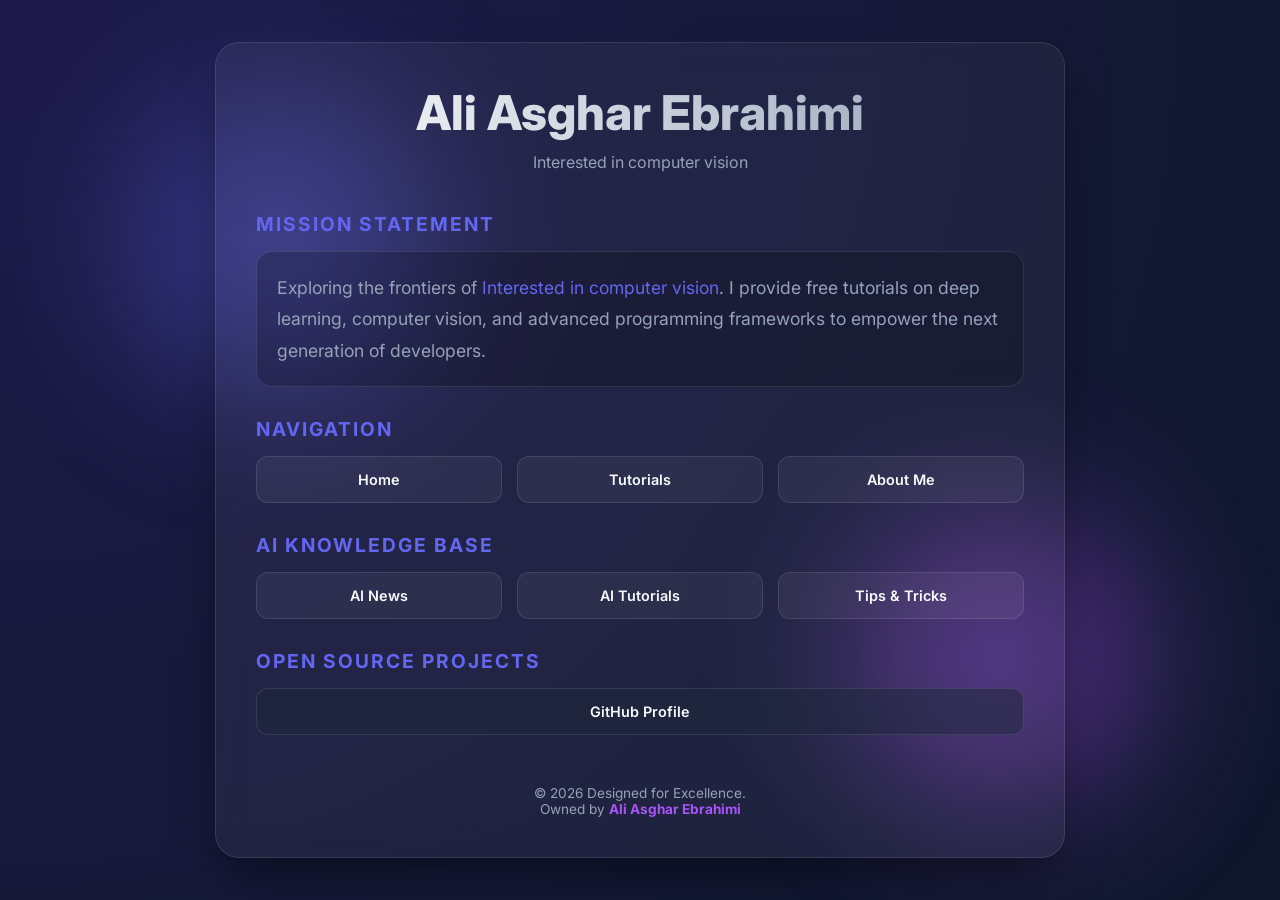
==== index.html @ e4a16d65 "Remove the repositories button" ====
<!DOCTYPE html>
<html lang="en">
<head>
    <meta charset="UTF-8">
    <meta name="viewport" content="width=device-width, initial-scale=1.0">
    <title>Ali Asghar | AI Portfolio</title>
    <link rel="stylesheet" href="./index.css">
</head>
<body>

    <div class="glass-card">
        <header>
            <h1>Ali Asghar Ebrahimi</h1>
            <p style="color: var(--text-dim)">Interested in computer vision</p>
        </header>

        <section>
            <h2>Mission Statement</h2>
            <p class="description">
                Exploring the frontiers of <span style="color: var(--primary)">Interested in computer vision</span>. 
                I provide free tutorials on deep learning, computer vision, and advanced programming frameworks to empower the next generation of developers.
            </p>
        </section>

        <section>
            <h2>Navigation</h2>
            <div class="grid-menu">
                <a href="index.html" class="btn">Home</a>
                <a href="Tutorials.html" class="btn">Tutorials</a>
                <a href="About.html" class="btn">About Me</a>
            </div>
        </section>

        <section>
            <h2>AI Knowledge Base</h2>
            <div class="grid-menu">
                <a href="AI_News.html" class="btn">AI News</a>
                <a href="training_CV.html" class="btn">AI Tutorials</a>
                <a href="Tutorials.html" class="btn">Tips & Tricks</a>
            </div>
        </section>

        <section>
            <h2>Open Source Projects</h2>
            <div class="grid-menu">
                <!-- <a href="https://github.com/aliasgharebrahimi/ai-math" class="btn btn-github" target="_blank">AI-Math</a> -->
                <!-- <a href="https://github.com/aliasgharebrahimi/CV" class="btn btn-github" target="_blank">Computer Vision</a> -->
                <a href="https://github.com/aliasgharebrahimi/" class="btn btn-github" target="_blank">GitHub Profile</a>
            </div>
        </section>

        <footer>
            <p>&copy; 2026 Designed for Excellence. <br> Owned by <strong>Ali Asghar Ebrahimi</strong></p>
        </footer>
    </div>

</body>
</html>
---- index.css ----
/* وارد کردن فونت مدرن از گوگل */
@import url('https://fonts.googleapis.com/css2?family=Inter:wght@300;400;600;800&display=swap');

:root {
    --primary: #6366f1;
    --secondary: #a855f7;
    --bg-dark: #0f172a;
    --glass: rgba(255, 255, 255, 0.05);
    --glass-border: rgba(255, 255, 255, 0.1);
    --text-main: #f8fafc;
    --text-dim: #94a3b8;
        }

        * {
            margin: 0;
            padding: 0;
            box-sizing: border-box;
        }

        body {
            font-family: 'Inter', sans-serif;
            background: radial-gradient(circle at top left, #1e1b4b, #0f172a);
            color: var(--text-main);
            min-height: 100vh;
            display: flex;
            justify-content: center;
            align-items: center;
            overflow-x: hidden;
            padding: 20px;
        }

        /* پس‌زمینه تزئینی (دایره‌های نورانی) */
        body::before, body::after {
            content: '';
            position: fixed;
            width: 300px;
            height: 300px;
            border-radius: 50%;
            filter: blur(80px);
            z-index: -1;
            opacity: 0.4;
        }
        body::before { background: var(--primary); top: 10%; left: 10%; }
        body::after { background: var(--secondary); bottom: 10%; right: 10%; }

        /* کانتینر شیشه‌ای اصلی */
        .glass-card {
            background: var(--glass);
            backdrop-filter: blur(15px);
            -webkit-backdrop-filter: blur(15px);
            border: 1px solid var(--glass-border);
            border-radius: 24px;
            padding: 40px;
            width: 100%;
            max-width: 850px;
            box-shadow: 0 25px 50px -12px rgba(0, 0, 0, 0.5);
            animation: fadeIn 1s ease-out;
        }

        @keyframes fadeIn {
            from { opacity: 0; transform: translateY(20px); }
            to { opacity: 1; transform: translateY(0); }
        }

        header {
            text-align: center;
            margin-bottom: 40px;
        }

        h1 {
            font-size: 3rem;
            font-weight: 800;
            background: linear-gradient(to right, #fff, #94a3b8);
            -webkit-background-clip: text;
            -webkit-text-fill-color: transparent;
            margin-bottom: 10px;
        }

        h2 {
            font-size: 1.2rem;
            text-transform: uppercase;
            letter-spacing: 2px;
            color: var(--primary);
            margin: 30px 0 15px 0;
        }

        /* بخش توضیحات */
        .description {
            font-size: 1.1rem;
            color: var(--text-dim);
            line-height: 1.8;
            background: rgba(0, 0, 0, 0.2);
            padding: 20px;
            border-radius: 16px;
            border: 1px solid var(--glass-border);
        }

        /* شبکه‌بندی لینک‌ها */
        .grid-menu {
            display: grid;
            grid-template-columns: repeat(auto-fit, minmax(180px, 1fr));
            gap: 15px;
        }

        /* استایل دکمه‌های مدرن */
        .btn {
            text-decoration: none;
            color: var(--text-main);
            background: var(--glass);
            padding: 14px 20px;
            border-radius: 12px;
            text-align: center;
            font-weight: 600;
            font-size: 0.9rem;
            border: 1px solid var(--glass-border);
            transition: all 0.3s cubic-bezier(0.4, 0, 0.2, 1);
        }

        .btn:hover {
            background: var(--primary);
            border-color: var(--primary);
            transform: translateY(-5px);
            box-shadow: 0 10px 20px rgba(99, 102, 241, 0.4);
        }

        /* دکمه‌های گیت‌هاب با تم متفاوت */
        .btn-github {
            background: rgba(30, 41, 59, 0.5);
        }
        .btn-github:hover {
            background: #24292e;
            border-color: #fff;
        }

        footer {
            margin-top: 50px;
            text-align: center;
            font-size: 0.85rem;
            color: var(--text-dim);
        }

        footer strong {
            color: var(--secondary);
        }

        /* ریسپانسیو برای موبایل */
        @media (max-width: 600px) {
            h1 { font-size: 2rem; }
            .glass-card { padding: 25px; }
            .grid-menu { grid-template-columns: 1fr; }
        }
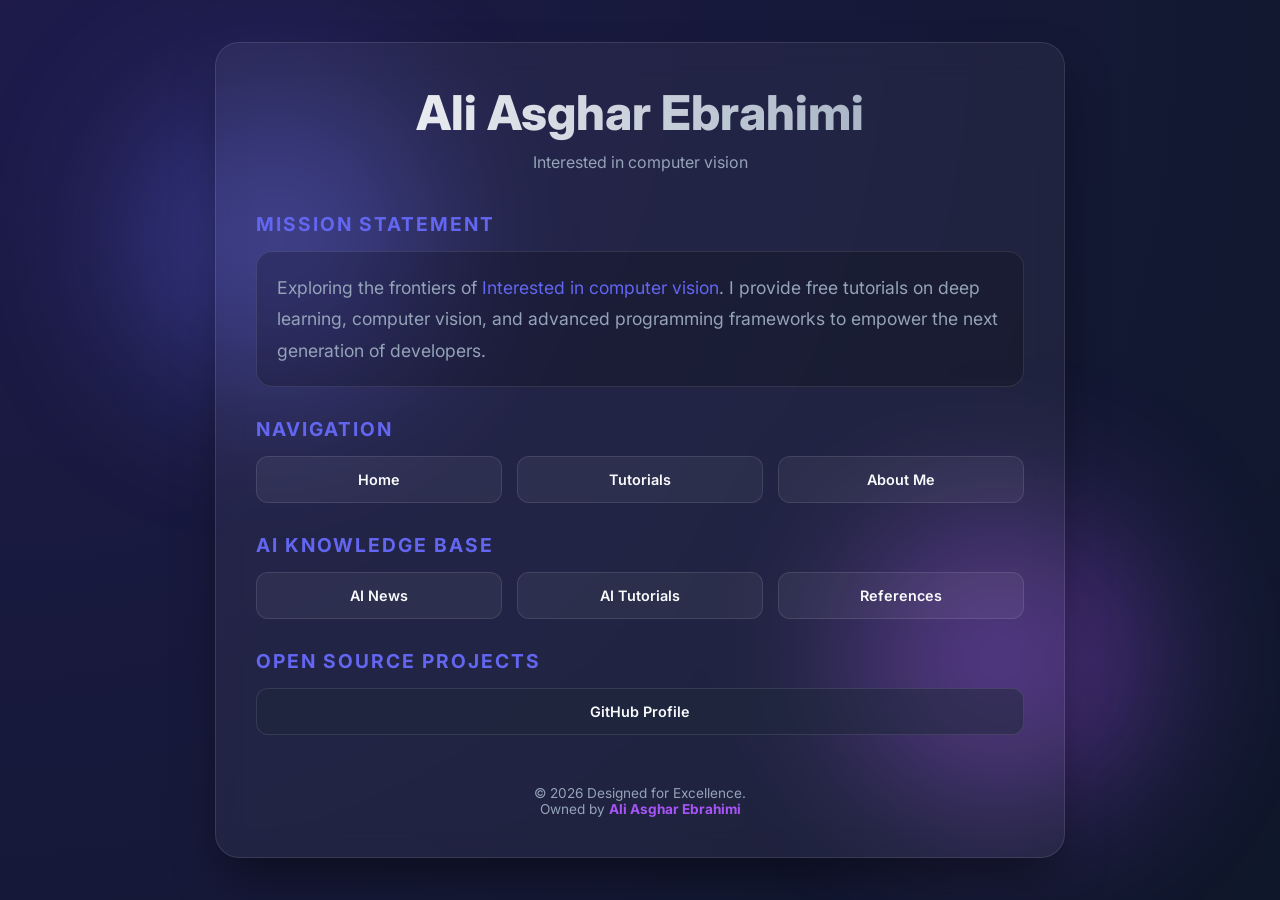
==== commit b4531429: "Rename the Resources button" ====
--- a/index.html
+++ b/index.html
@@ -36,7 +36,7 @@
             <div class="grid-menu">
                 <a href="AI_News.html" class="btn">AI News</a>
                 <a href="training_CV.html" class="btn">AI Tutorials</a>
-                <a href="Tutorials.html" class="btn">Tips & Tricks</a>
+                <a href="Tutorials.html" class="btn">References</a>
             </div>
         </section>
 
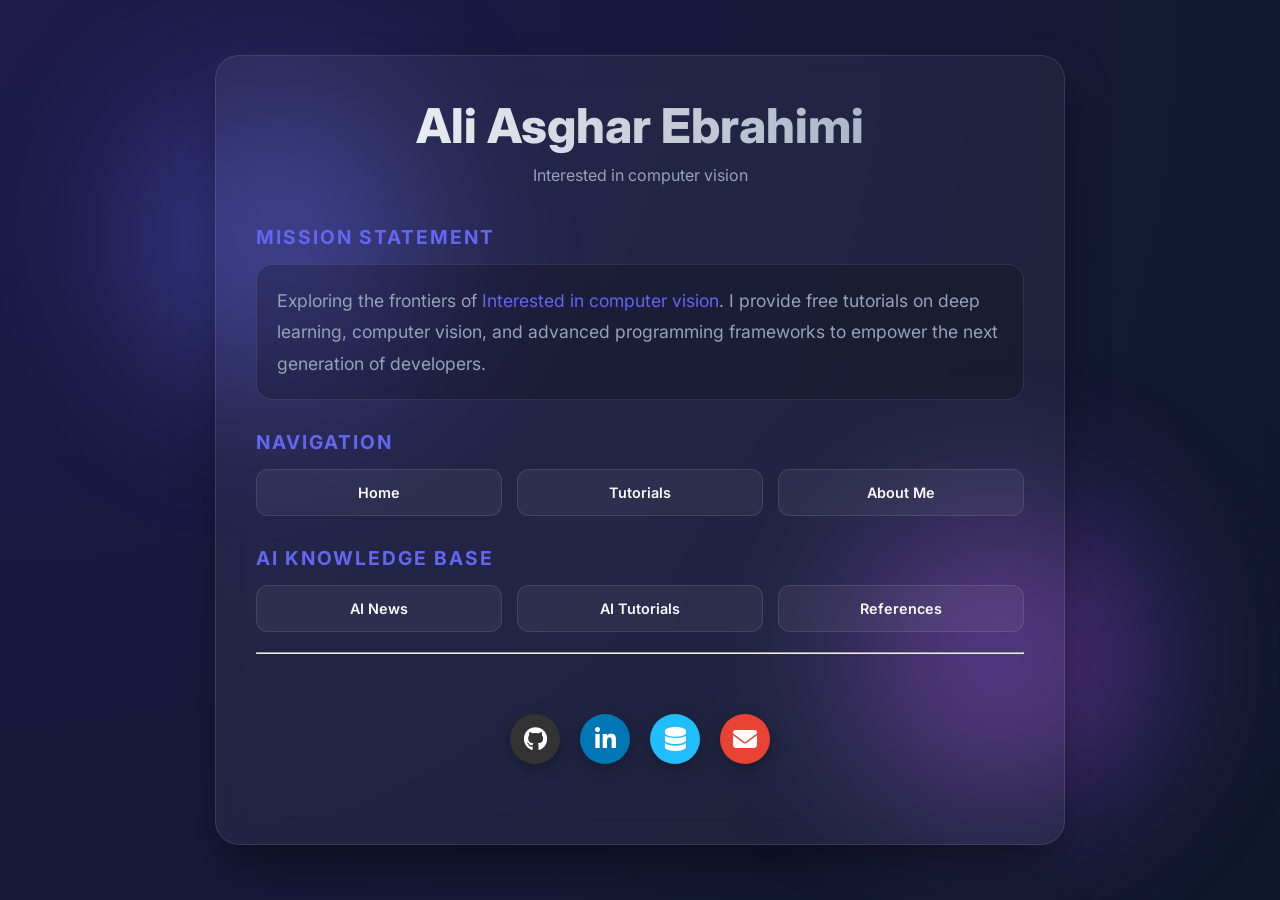
==== commit d9eb562d: "Updata" ====
--- a/index.html
+++ b/index.html
@@ -5,6 +5,7 @@
     <meta name="viewport" content="width=device-width, initial-scale=1.0">
     <title>Ali Asghar | AI Portfolio</title>
     <link rel="stylesheet" href="./index.css">
+    <link rel="icon" type="image/x-icon" href="./LOGO2.jpg">
 </head>
 <body>
 
@@ -41,17 +42,88 @@
         </section>
 
         <section>
-            <h2>Open Source Projects</h2>
             <div class="grid-menu">
                 <!-- <a href="https://github.com/aliasgharebrahimi/ai-math" class="btn btn-github" target="_blank">AI-Math</a> -->
                 <!-- <a href="https://github.com/aliasgharebrahimi/CV" class="btn btn-github" target="_blank">Computer Vision</a> -->
-                <a href="https://github.com/aliasgharebrahimi/" class="btn btn-github" target="_blank">GitHub Profile</a>
             </div>
+            <br>
+            <hr>
+            <br>
         </section>
+    
+    <!-- ۱. اضافه کردن کتابخانه Font Awesome برای لوگوها -->
+    <link rel="stylesheet" href="https://cdnjs.cloudflare.com/ajax/libs/font-awesome/6.5.1/css/all.min.css">
 
-        <footer>
-            <p>&copy; 2026 Designed for Excellence. <br> Owned by <strong>Ali Asghar Ebrahimi</strong></p>
-        </footer>
+    <style>
+        /* استایل کلی بخش دکمه‌ها */
+        .social-container {
+            display: flex;
+            justify-content: center; /* وسط‌چین کردن دکمه‌ها */
+            gap: 20px; /* فاصله بین دکمه‌ها */
+            padding: 40px 0;
+        }
+
+        /* استایل پایه دکمه‌ها */
+        .social-btn {
+            display: flex;
+            align-items: center;
+            justify-content: center;
+            width: 50px;
+            height: 50px;
+            border-radius: 50%; /* دایره‌ای کردن */
+            text-decoration: none;
+            font-size: 24px;
+            color: white;
+            transition: all 0.3s ease; /* نرم کردن انیمیشن */
+            box-shadow: 0 4px 15px rgba(0, 0, 0, 0.3);
+        }
+
+        /* افکت شناور شدن هنگام نگه داشتن موس (Hover) */
+        .social-btn:hover {
+            transform: translateY(-5px); /* حرکت به سمت بالا */
+        }
+
+        /* رنگ‌بندی اختصاصی هر برند */
+        .github { background: #333; }
+        .linkedin { background: #0077b5; }
+        .kaggle { background: #20beff; } /* رنگ آبی کاگل */
+        .email { background: #ea4335; }
+
+        /* افکت درخشش (Glow) هنگام Hover */
+        .github:hover { box-shadow: 0 0 20px #333; }
+        .linkedin:hover { box-shadow: 0 0 20px #0077b5; }
+        .kaggle:hover { box-shadow: 0 0 20px #20beff; }
+        .email:hover { box-shadow: 0 0 20px #ea4335; }
+
+    </style>
+</head>
+<body>
+
+    <div class="social-container">
+        <!-- گیت‌هاب -->
+        <a href="https://github.com/aliasgharebrahimi" target="_blank" class="social-btn github">
+            <i class="fab fa-github"></i>
+        </a>
+
+        <!-- لینکدین -->
+        <a href="https://linkedin.com/in/aliasgharebrahimi" target="_blank" class="social-btn linkedin">
+            <i class="fab fa-linkedin-in"></i>
+        </a>
+
+        <!-- کاگل (استفاده از آیکون Code یا مشابه چون لوگوی اختصاصی در Font Awesome نیست) -->
+        <a href="https://www.kaggle.com/aliasgharebrahimi26" target="_blank" class="social-btn kaggle">
+            <i class="fas fa-database"></i> 
+        </a>
+
+        <!-- ایمیل -->
+        <a href="aliasghar.deeplearning.26@gmail.com" class="social-btn email">
+            <i class="fas fa-envelope"></i>
+        </a>
+    </div>
+
+</body>
+</html>
+
     </div>
 
 </body>
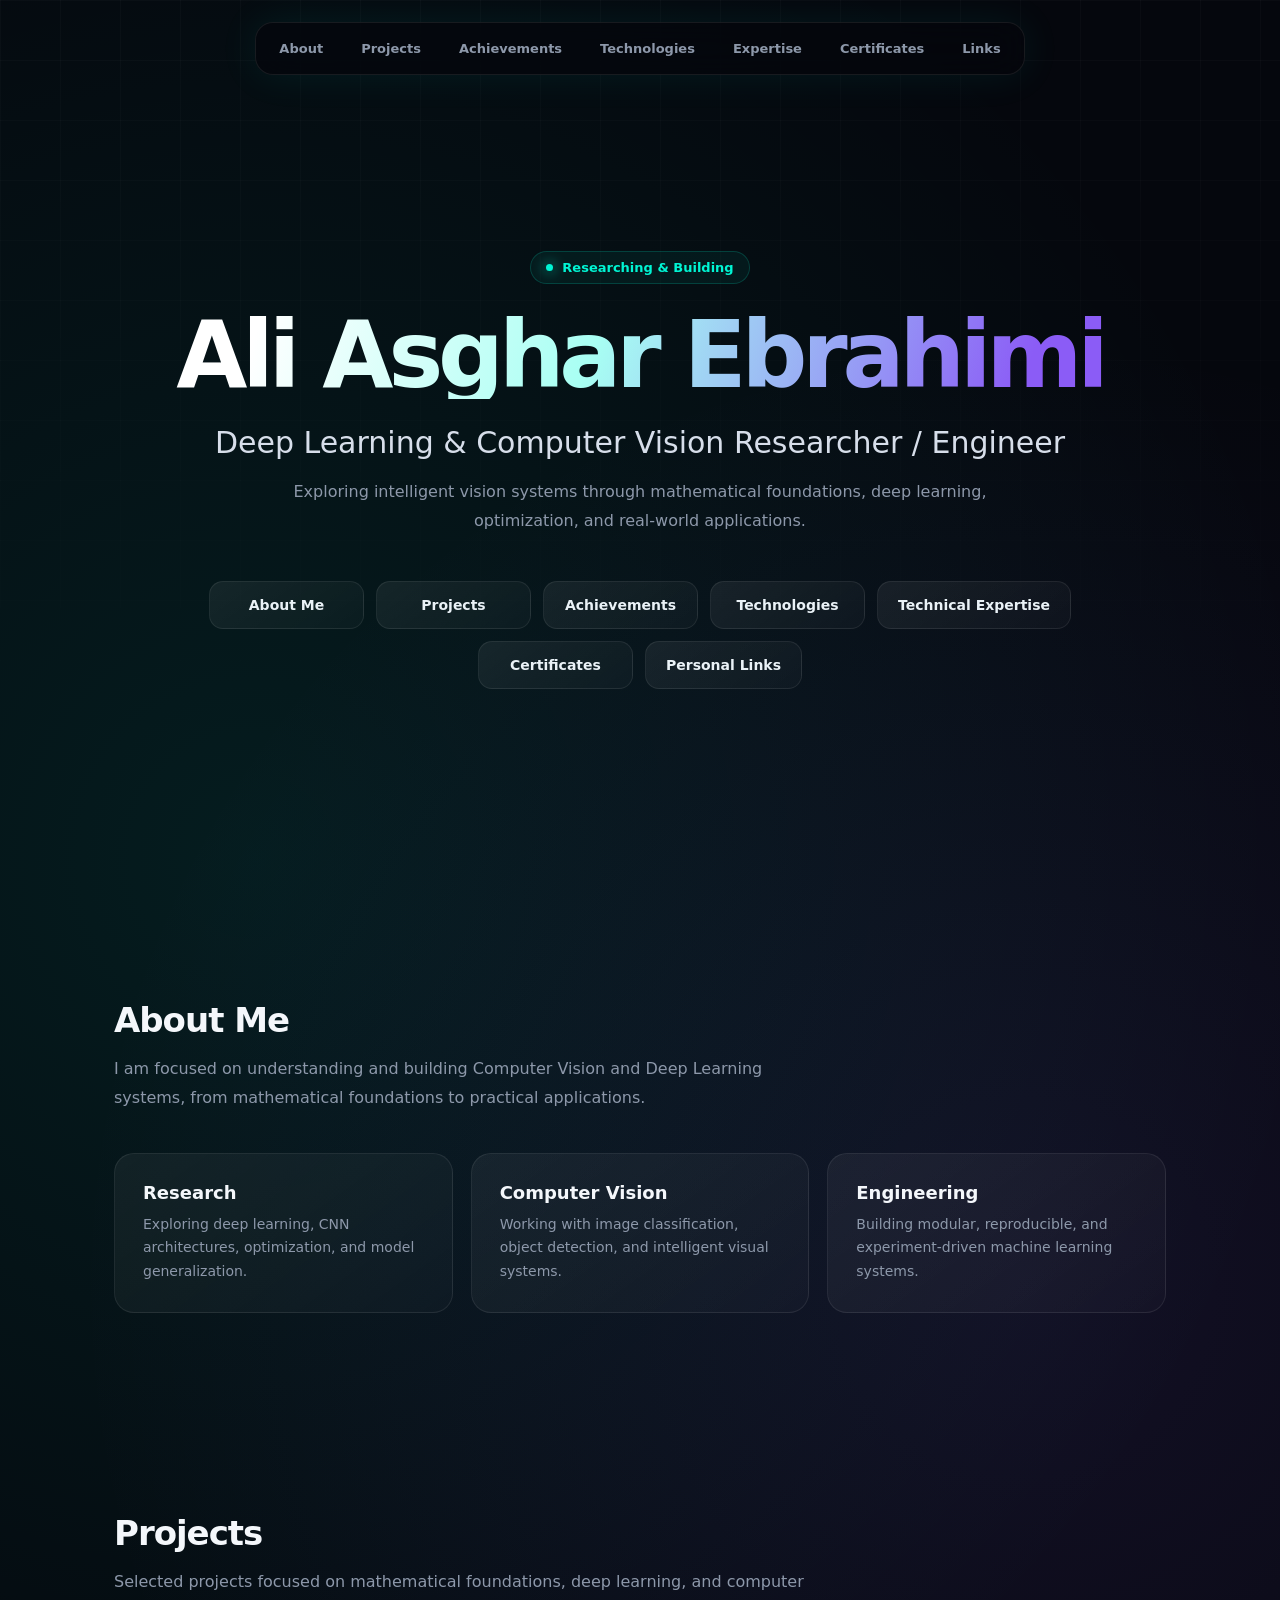
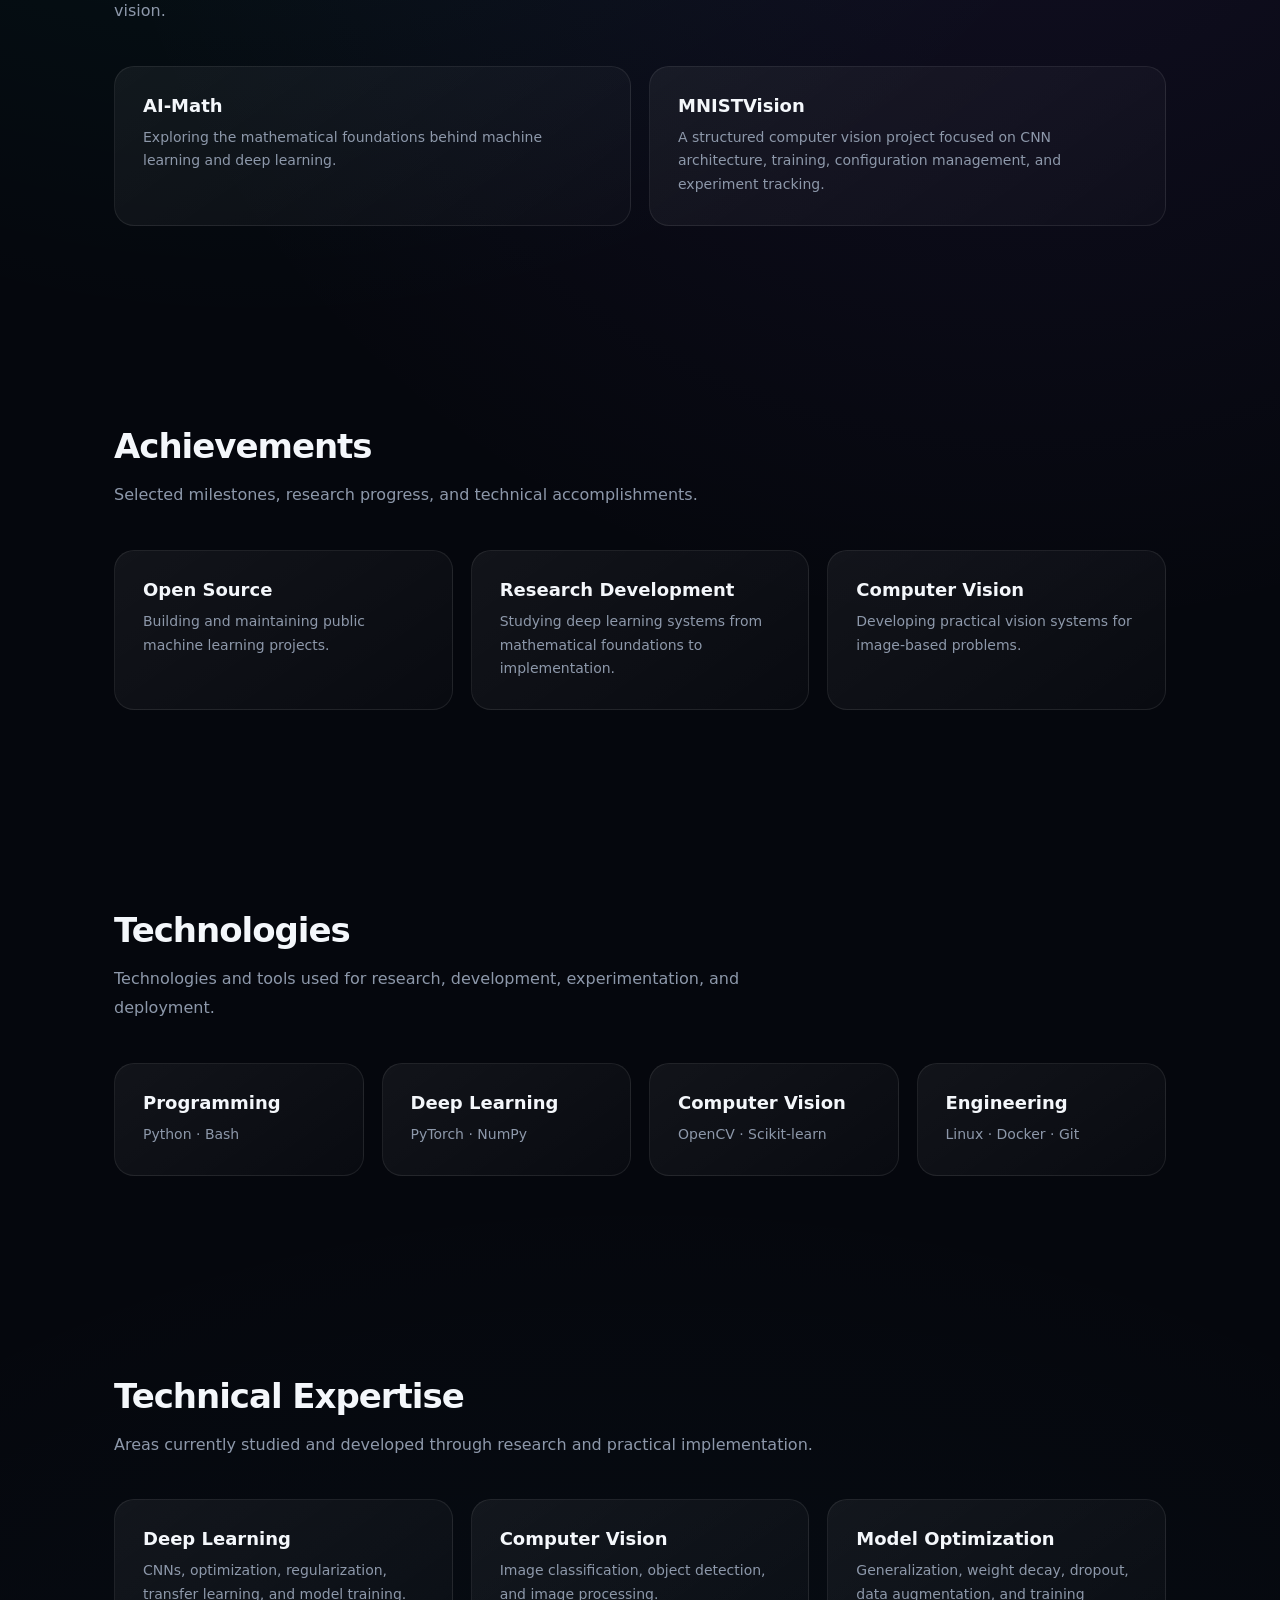
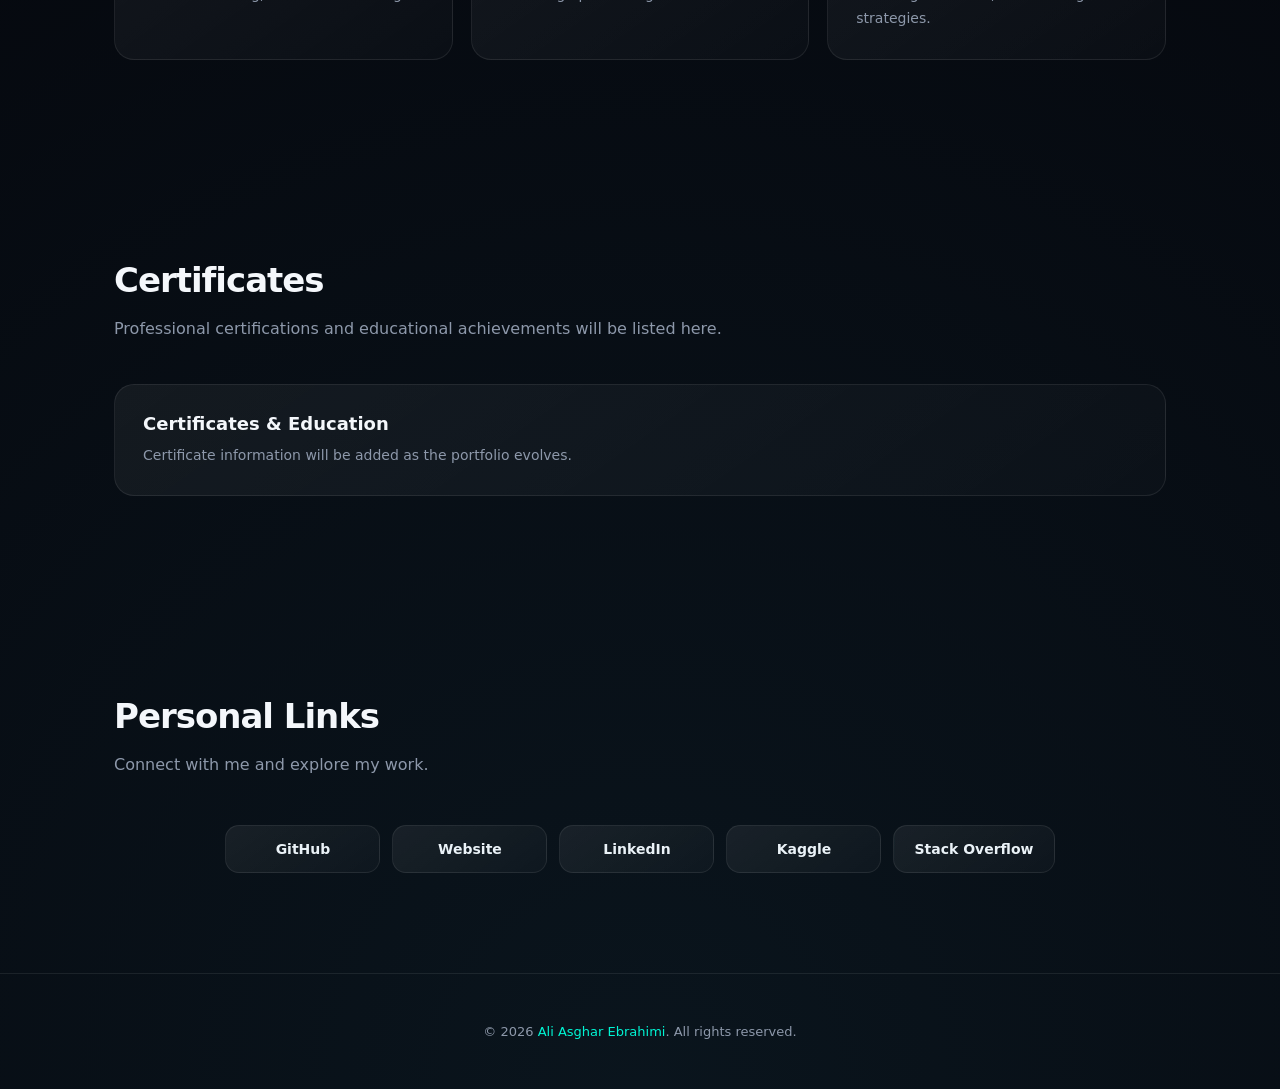
==== commit bf8e16d7: "feat: add personal portfolio website" ====
--- a/index.html
+++ b/index.html
@@ -3,128 +3,966 @@
 <head>
     <meta charset="UTF-8">
     <meta name="viewport" content="width=device-width, initial-scale=1.0">
-    <title>Ali Asghar | AI Portfolio</title>
-    <link rel="stylesheet" href="./index.css">
-    <link rel="icon" type="image/x-icon" href="./LOGO2.jpg">
-</head>
-<body>
-
-    <div class="glass-card">
-        <header>
-            <h1>Ali Asghar Ebrahimi</h1>
-            <p style="color: var(--text-dim)">Interested in computer vision</p>
-        </header>
-
-        <section>
-            <h2>Mission Statement</h2>
-            <p class="description">
-                Exploring the frontiers of <span style="color: var(--primary)">Interested in computer vision</span>. 
-                I provide free tutorials on deep learning, computer vision, and advanced programming frameworks to empower the next generation of developers.
-            </p>
-        </section>
-
-        <section>
-            <h2>Navigation</h2>
-            <div class="grid-menu">
-                <a href="index.html" class="btn">Home</a>
-                <a href="Tutorials.html" class="btn">Tutorials</a>
-                <a href="About.html" class="btn">About Me</a>
-            </div>
-        </section>
-
-        <section>
-            <h2>AI Knowledge Base</h2>
-            <div class="grid-menu">
-                <a href="AI_News.html" class="btn">AI News</a>
-                <a href="training_CV.html" class="btn">AI Tutorials</a>
-                <a href="Tutorials.html" class="btn">References</a>
-            </div>
-        </section>
-
-        <section>
-            <div class="grid-menu">
-                <!-- <a href="https://github.com/aliasgharebrahimi/ai-math" class="btn btn-github" target="_blank">AI-Math</a> -->
-                <!-- <a href="https://github.com/aliasgharebrahimi/CV" class="btn btn-github" target="_blank">Computer Vision</a> -->
-            </div>
-            <br>
-            <hr>
-            <br>
-        </section>
-    
-    <!-- ۱. اضافه کردن کتابخانه Font Awesome برای لوگوها -->
-    <link rel="stylesheet" href="https://cdnjs.cloudflare.com/ajax/libs/font-awesome/6.5.1/css/all.min.css">
+
+    <title>Ali Asghar Ebrahimi | Deep Learning & Computer Vision</title>
+
+    <meta
+        name="description"
+        content="Ali Asghar Ebrahimi — Deep Learning and Computer Vision Researcher & Engineer."
+    >
 
     <style>
-        /* استایل کلی بخش دکمه‌ها */
-        .social-container {
+        * {
+            margin: 0;
+            padding: 0;
+            box-sizing: border-box;
+        }
+
+        :root {
+            --bg: #05070d;
+            --bg-secondary: #0a0e18;
+            --card: rgba(15, 21, 35, 0.72);
+            --border: rgba(255, 255, 255, 0.08);
+
+            --text: #f4f7fb;
+            --muted: #8d98aa;
+
+            --cyan: #00f5d4;
+            --blue: #4cc9f0;
+            --purple: #8b5cf6;
+
+            --shadow:
+                0 0 40px rgba(0, 245, 212, 0.08);
+        }
+
+        html {
+            scroll-behavior: smooth;
+        }
+
+        body {
+            min-height: 100vh;
+            font-family:
+                Inter,
+                ui-sans-serif,
+                system-ui,
+                -apple-system,
+                BlinkMacSystemFont,
+                "Segoe UI",
+                sans-serif;
+
+            color: var(--text);
+            background:
+                radial-gradient(
+                    circle at 20% 20%,
+                    rgba(0, 245, 212, 0.09),
+                    transparent 30%
+                ),
+                radial-gradient(
+                    circle at 80% 30%,
+                    rgba(139, 92, 246, 0.10),
+                    transparent 30%
+                ),
+                radial-gradient(
+                    circle at 50% 100%,
+                    rgba(76, 201, 240, 0.07),
+                    transparent 35%
+                ),
+                var(--bg);
+
+            overflow-x: hidden;
+        }
+
+        /* =========================
+           BACKGROUND GRID
+        ========================= */
+
+        body::before {
+            content: "";
+            position: fixed;
+            inset: 0;
+
+            background-image:
+                linear-gradient(
+                    rgba(255,255,255,0.025) 1px,
+                    transparent 1px
+                ),
+                linear-gradient(
+                    90deg,
+                    rgba(255,255,255,0.025) 1px,
+                    transparent 1px
+                );
+
+            background-size: 60px 60px;
+            pointer-events: none;
+
+            mask-image: linear-gradient(
+                to bottom,
+                black,
+                transparent 90%
+            );
+        }
+
+        /* =========================
+           NAVIGATION
+        ========================= */
+
+        header {
+            position: fixed;
+            top: 0;
+            left: 0;
+            width: 100%;
+
+            z-index: 100;
+
             display: flex;
-            justify-content: center; /* وسط‌چین کردن دکمه‌ها */
-            gap: 20px; /* فاصله بین دکمه‌ها */
-            padding: 40px 0;
-        }
-
-        /* استایل پایه دکمه‌ها */
-        .social-btn {
+            justify-content: center;
+
+            padding: 22px;
+        }
+
+        nav {
+            display: flex;
+            align-items: center;
+            gap: 8px;
+
+            padding: 8px;
+
+            background: rgba(5, 7, 13, 0.68);
+            backdrop-filter: blur(18px);
+
+            border: 1px solid var(--border);
+            border-radius: 18px;
+
+            box-shadow: var(--shadow);
+        }
+
+        nav a {
+            color: var(--muted);
+            text-decoration: none;
+
+            font-size: 13px;
+            font-weight: 600;
+
+            padding: 10px 15px;
+
+            border-radius: 12px;
+
+            transition:
+                color 0.25s ease,
+                background 0.25s ease,
+                transform 0.25s ease;
+        }
+
+        nav a:hover {
+            color: var(--text);
+            background: rgba(0, 245, 212, 0.08);
+            transform: translateY(-1px);
+        }
+
+        /* =========================
+           HERO
+        ========================= */
+
+        .hero {
+            min-height: 100vh;
+
             display: flex;
             align-items: center;
             justify-content: center;
-            width: 50px;
-            height: 50px;
-            border-radius: 50%; /* دایره‌ای کردن */
+
+            text-align: center;
+
+            padding: 140px 24px 100px;
+
+            position: relative;
+        }
+
+        .hero-content {
+            max-width: 950px;
+            animation: fadeUp 1s ease forwards;
+        }
+
+        .status {
+            display: inline-flex;
+            align-items: center;
+            gap: 9px;
+
+            padding: 8px 15px;
+
+            border: 1px solid rgba(0, 245, 212, 0.18);
+            background: rgba(0, 245, 212, 0.05);
+
+            border-radius: 999px;
+
+            color: var(--cyan);
+
+            font-size: 13px;
+            font-weight: 600;
+
+            margin-bottom: 28px;
+        }
+
+        .status-dot {
+            width: 7px;
+            height: 7px;
+
+            border-radius: 50%;
+            background: var(--cyan);
+
+            box-shadow: 0 0 14px var(--cyan);
+
+            animation: pulse 2s infinite;
+        }
+
+        h1 {
+            font-size: clamp(48px, 8vw, 92px);
+            line-height: 0.95;
+
+            letter-spacing: -0.055em;
+
+            margin-bottom: 26px;
+
+            background:
+                linear-gradient(
+                    110deg,
+                    #ffffff 10%,
+                    #a8fff3 45%,
+                    #8b5cf6 90%
+                );
+
+            -webkit-background-clip: text;
+            background-clip: text;
+
+            color: transparent;
+        }
+
+        .subtitle {
+            font-size: clamp(19px, 3vw, 30px);
+
+            color: #d7deea;
+
+            font-weight: 500;
+
+            margin-bottom: 18px;
+        }
+
+        .description {
+            max-width: 720px;
+
+            margin: auto;
+
+            color: var(--muted);
+
+            font-size: 16px;
+            line-height: 1.8;
+        }
+
+        /* =========================
+           QUICK ACTIONS
+        ========================= */
+
+        .actions {
+            display: flex;
+            flex-wrap: wrap;
+
+            justify-content: center;
+
+            gap: 12px;
+
+            margin-top: 45px;
+        }
+
+        .action {
+            position: relative;
+
+            display: flex;
+            align-items: center;
+            justify-content: center;
+
+            min-width: 155px;
+
+            padding: 15px 20px;
+
+            color: #eaf2f7;
             text-decoration: none;
-            font-size: 24px;
-            color: white;
-            transition: all 0.3s ease; /* نرم کردن انیمیشن */
-            box-shadow: 0 4px 15px rgba(0, 0, 0, 0.3);
-        }
-
-        /* افکت شناور شدن هنگام نگه داشتن موس (Hover) */
-        .social-btn:hover {
-            transform: translateY(-5px); /* حرکت به سمت بالا */
-        }
-
-        /* رنگ‌بندی اختصاصی هر برند */
-        .github { background: #333; }
-        .linkedin { background: #0077b5; }
-        .kaggle { background: #20beff; } /* رنگ آبی کاگل */
-        .email { background: #ea4335; }
-
-        /* افکت درخشش (Glow) هنگام Hover */
-        .github:hover { box-shadow: 0 0 20px #333; }
-        .linkedin:hover { box-shadow: 0 0 20px #0077b5; }
-        .kaggle:hover { box-shadow: 0 0 20px #20beff; }
-        .email:hover { box-shadow: 0 0 20px #ea4335; }
-
+
+            background:
+                linear-gradient(
+                    145deg,
+                    rgba(255,255,255,0.065),
+                    rgba(255,255,255,0.025)
+                );
+
+            border: 1px solid var(--border);
+
+            border-radius: 14px;
+
+            font-size: 14px;
+            font-weight: 600;
+
+            overflow: hidden;
+
+            transition:
+                transform 0.3s ease,
+                border-color 0.3s ease,
+                box-shadow 0.3s ease,
+                background 0.3s ease;
+        }
+
+        .action::before {
+            content: "";
+
+            position: absolute;
+            inset: 0;
+
+            background:
+                linear-gradient(
+                    120deg,
+                    transparent,
+                    rgba(0, 245, 212, 0.10),
+                    transparent
+                );
+
+            transform: translateX(-100%);
+
+            transition: transform 0.5s ease;
+        }
+
+        .action:hover::before {
+            transform: translateX(100%);
+        }
+
+        .action:hover {
+            transform: translateY(-5px);
+
+            border-color: rgba(0, 245, 212, 0.35);
+
+            box-shadow:
+                0 15px 40px rgba(0, 0, 0, 0.35),
+                0 0 25px rgba(0, 245, 212, 0.07);
+
+            background:
+                rgba(0, 245, 212, 0.07);
+        }
+
+        /* =========================
+           SECTIONS
+        ========================= */
+
+        section {
+            max-width: 1100px;
+
+            margin: auto;
+
+            padding: 100px 24px;
+        }
+
+        .section-title {
+            font-size: 34px;
+
+            margin-bottom: 15px;
+
+            letter-spacing: -0.03em;
+        }
+
+        .section-description {
+            color: var(--muted);
+
+            line-height: 1.8;
+
+            max-width: 700px;
+
+            margin-bottom: 40px;
+        }
+
+        /* =========================
+           CARDS
+        ========================= */
+
+        .grid {
+            display: grid;
+
+            grid-template-columns:
+                repeat(auto-fit, minmax(240px, 1fr));
+
+            gap: 18px;
+        }
+
+        .card {
+            padding: 28px;
+
+            border-radius: 20px;
+
+            background:
+                linear-gradient(
+                    145deg,
+                    rgba(255,255,255,0.055),
+                    rgba(255,255,255,0.018)
+                );
+
+            border: 1px solid var(--border);
+
+            transition:
+                transform 0.3s ease,
+                border-color 0.3s ease,
+                box-shadow 0.3s ease;
+        }
+
+        .card:hover {
+            transform: translateY(-6px);
+
+            border-color:
+                rgba(0, 245, 212, 0.25);
+
+            box-shadow:
+                0 20px 50px rgba(0,0,0,0.3);
+        }
+
+        .card h3 {
+            margin-bottom: 10px;
+
+            font-size: 18px;
+        }
+
+        .card p {
+            color: var(--muted);
+
+            line-height: 1.7;
+
+            font-size: 14px;
+        }
+
+        /* =========================
+           FOOTER
+        ========================= */
+
+        footer {
+            text-align: center;
+
+            padding: 50px 20px;
+
+            border-top: 1px solid var(--border);
+
+            color: var(--muted);
+
+            font-size: 13px;
+        }
+
+        footer span {
+            color: var(--cyan);
+        }
+
+        /* =========================
+           ANIMATIONS
+        ========================= */
+
+        @keyframes fadeUp {
+            from {
+                opacity: 0;
+                transform: translateY(25px);
+            }
+
+            to {
+                opacity: 1;
+                transform: translateY(0);
+            }
+        }
+
+        @keyframes pulse {
+            0%, 100% {
+                opacity: 1;
+                transform: scale(1);
+            }
+
+            50% {
+                opacity: 0.45;
+                transform: scale(0.75);
+            }
+        }
+
+        /* =========================
+           RESPONSIVE
+        ========================= */
+
+        @media (max-width: 750px) {
+
+            header {
+                padding: 12px;
+            }
+
+            nav {
+                width: 100%;
+
+                overflow-x: auto;
+
+                justify-content: flex-start;
+
+                scrollbar-width: none;
+            }
+
+            nav::-webkit-scrollbar {
+                display: none;
+            }
+
+            nav a {
+                white-space: nowrap;
+                font-size: 12px;
+                padding: 9px 12px;
+            }
+
+            .hero {
+                padding-top: 130px;
+            }
+
+            .actions {
+                flex-direction: column;
+
+                max-width: 350px;
+
+                margin-left: auto;
+                margin-right: auto;
+            }
+
+            .action {
+                width: 100%;
+            }
+
+            section {
+                padding: 75px 20px;
+            }
+        }
     </style>
 </head>
+
 <body>
 
-    <div class="social-container">
-        <!-- گیت‌هاب -->
-        <a href="https://github.com/aliasgharebrahimi" target="_blank" class="social-btn github">
-            <i class="fab fa-github"></i>
-        </a>
-
-        <!-- لینکدین -->
-        <a href="https://linkedin.com/in/aliasgharebrahimi" target="_blank" class="social-btn linkedin">
-            <i class="fab fa-linkedin-in"></i>
-        </a>
-
-        <!-- کاگل (استفاده از آیکون Code یا مشابه چون لوگوی اختصاصی در Font Awesome نیست) -->
-        <a href="https://www.kaggle.com/aliasgharebrahimi26" target="_blank" class="social-btn kaggle">
-            <i class="fas fa-database"></i> 
-        </a>
-
-        <!-- ایمیل -->
-        <a href="aliasghar.deeplearning.26@gmail.com" class="social-btn email">
-            <i class="fas fa-envelope"></i>
-        </a>
-    </div>
-
-</body>
-</html>
-
-    </div>
+    <!-- =========================
+         NAVIGATION
+    ========================== -->
+
+    <header>
+        <nav>
+            <a href="#about">About</a>
+            <a href="#projects">Projects</a>
+            <a href="#achievements">Achievements</a>
+            <a href="#technologies">Technologies</a>
+            <a href="#expertise">Expertise</a>
+            <a href="#certificates">Certificates</a>
+            <a href="#links">Links</a>
+        </nav>
+    </header>
+
+
+    <!-- =========================
+         HERO
+    ========================== -->
+
+    <main>
+
+        <section class="hero">
+
+            <div class="hero-content">
+
+                <div class="status">
+                    <span class="status-dot"></span>
+                    Researching & Building
+                </div>
+
+                <h1>
+                    Ali Asghar Ebrahimi
+                </h1>
+
+                <div class="subtitle">
+                    Deep Learning & Computer Vision
+                    Researcher / Engineer
+                </div>
+
+                <p class="description">
+                    Exploring intelligent vision systems through
+                    mathematical foundations, deep learning,
+                    optimization, and real-world applications.
+                </p>
+
+                <div class="actions">
+
+                    <a class="action" href="#about">
+                        About Me
+                    </a>
+
+                    <a class="action" href="#projects">
+                        Projects
+                    </a>
+
+                    <a class="action" href="#achievements">
+                        Achievements
+                    </a>
+
+                    <a class="action" href="#technologies">
+                        Technologies
+                    </a>
+
+                    <a class="action" href="#expertise">
+                        Technical Expertise
+                    </a>
+
+                    <a class="action" href="#certificates">
+                        Certificates
+                    </a>
+
+                    <a class="action" href="#links">
+                        Personal Links
+                    </a>
+
+                </div>
+
+            </div>
+
+        </section>
+
+
+        <!-- =========================
+             ABOUT
+        ========================== -->
+
+        <section id="about">
+
+            <h2 class="section-title">
+                About Me
+            </h2>
+
+            <p class="section-description">
+                I am focused on understanding and building
+                Computer Vision and Deep Learning systems,
+                from mathematical foundations to practical
+                applications.
+            </p>
+
+            <div class="grid">
+
+                <div class="card">
+                    <h3>Research</h3>
+                    <p>
+                        Exploring deep learning, CNN architectures,
+                        optimization, and model generalization.
+                    </p>
+                </div>
+
+                <div class="card">
+                    <h3>Computer Vision</h3>
+                    <p>
+                        Working with image classification,
+                        object detection, and intelligent
+                        visual systems.
+                    </p>
+                </div>
+
+                <div class="card">
+                    <h3>Engineering</h3>
+                    <p>
+                        Building modular, reproducible,
+                        and experiment-driven machine
+                        learning systems.
+                    </p>
+                </div>
+
+            </div>
+
+        </section>
+
+
+        <!-- =========================
+             PROJECTS
+        ========================== -->
+
+        <section id="projects">
+
+            <h2 class="section-title">
+                Projects
+            </h2>
+
+            <p class="section-description">
+                Selected projects focused on mathematical
+                foundations, deep learning, and computer vision.
+            </p>
+
+            <div class="grid">
+
+                <div class="card">
+
+                    <h3>AI-Math</h3>
+
+                    <p>
+                        Exploring the mathematical foundations
+                        behind machine learning and deep learning.
+                    </p>
+
+                </div>
+
+
+                <div class="card">
+
+                    <h3>MNISTVision</h3>
+
+                    <p>
+                        A structured computer vision project
+                        focused on CNN architecture, training,
+                        configuration management, and
+                        experiment tracking.
+                    </p>
+
+                </div>
+
+            </div>
+
+        </section>
+
+
+        <!-- =========================
+             ACHIEVEMENTS
+        ========================== -->
+
+        <section id="achievements">
+
+            <h2 class="section-title">
+                Achievements
+            </h2>
+
+            <p class="section-description">
+                Selected milestones, research progress,
+                and technical accomplishments.
+            </p>
+
+            <div class="grid">
+
+                <div class="card">
+                    <h3>Open Source</h3>
+                    <p>
+                        Building and maintaining public
+                        machine learning projects.
+                    </p>
+                </div>
+
+                <div class="card">
+                    <h3>Research Development</h3>
+                    <p>
+                        Studying deep learning systems from
+                        mathematical foundations to implementation.
+                    </p>
+                </div>
+
+                <div class="card">
+                    <h3>Computer Vision</h3>
+                    <p>
+                        Developing practical vision systems
+                        for image-based problems.
+                    </p>
+                </div>
+
+            </div>
+
+        </section>
+
+
+        <!-- =========================
+             TECHNOLOGIES
+        ========================== -->
+
+        <section id="technologies">
+
+            <h2 class="section-title">
+                Technologies
+            </h2>
+
+            <p class="section-description">
+                Technologies and tools used for research,
+                development, experimentation, and deployment.
+            </p>
+
+            <div class="grid">
+
+                <div class="card">
+                    <h3>Programming</h3>
+                    <p>
+                        Python · Bash
+                    </p>
+                </div>
+
+                <div class="card">
+                    <h3>Deep Learning</h3>
+                    <p>
+                        PyTorch · NumPy
+                    </p>
+                </div>
+
+                <div class="card">
+                    <h3>Computer Vision</h3>
+                    <p>
+                        OpenCV · Scikit-learn
+                    </p>
+                </div>
+
+                <div class="card">
+                    <h3>Engineering</h3>
+                    <p>
+                        Linux · Docker · Git
+                    </p>
+                </div>
+
+            </div>
+
+        </section>
+
+
+        <!-- =========================
+             EXPERTISE
+        ========================== -->
+
+        <section id="expertise">
+
+            <h2 class="section-title">
+                Technical Expertise
+            </h2>
+
+            <p class="section-description">
+                Areas currently studied and developed through
+                research and practical implementation.
+            </p>
+
+            <div class="grid">
+
+                <div class="card">
+                    <h3>Deep Learning</h3>
+                    <p>
+                        CNNs, optimization, regularization,
+                        transfer learning, and model training.
+                    </p>
+                </div>
+
+                <div class="card">
+                    <h3>Computer Vision</h3>
+                    <p>
+                        Image classification, object detection,
+                        and image processing.
+                    </p>
+                </div>
+
+                <div class="card">
+                    <h3>Model Optimization</h3>
+                    <p>
+                        Generalization, weight decay,
+                        dropout, data augmentation,
+                        and training strategies.
+                    </p>
+                </div>
+
+            </div>
+
+        </section>
+
+
+        <!-- =========================
+             CERTIFICATES
+        ========================== -->
+
+        <section id="certificates">
+
+            <h2 class="section-title">
+                Certificates
+            </h2>
+
+            <p class="section-description">
+                Professional certifications and educational
+                achievements will be listed here.
+            </p>
+
+            <div class="card">
+
+                <h3>Certificates & Education</h3>
+
+                <p>
+                    Certificate information will be added
+                    as the portfolio evolves.
+                </p>
+
+            </div>
+
+        </section>
+
+
+        <!-- =========================
+             LINKS
+        ========================== -->
+
+        <section id="links">
+
+            <h2 class="section-title">
+                Personal Links
+            </h2>
+
+            <p class="section-description">
+                Connect with me and explore my work.
+            </p>
+
+            <div class="actions">
+
+                <a
+                    class="action"
+                    href="https://github.com/aliasgharebrahimi"
+                    target="_blank"
+                >
+                    GitHub
+                </a>
+
+                <a
+                    class="action"
+                    href="https://aliasgharebrahimi.github.io/"
+                    target="_blank"
+                >
+                    Website
+                </a>
+
+                <a
+                    class="action"
+                    href="https://www.linkedin.com/in/ali-asghar-ebrahimi-686276421/"
+                    target="_blank"
+                >
+                    LinkedIn
+                </a>
+
+                <a
+                    class="action"
+                    href="https://www.kaggle.com/aliasgharebrahimi26"
+                    target="_blank"
+                >
+                    Kaggle
+                </a>
+
+                <a
+                    class="action"
+                    href="https://stackoverflow.com/users/32938069/aliasgharebrahimi"
+                    target="_blank"
+                >
+                    Stack Overflow
+                </a>
+
+            </div>
+
+        </section>
+
+    </main>
+
+
+    <!-- =========================
+         FOOTER
+    ========================== -->
+
+    <footer>
+
+        © 2026
+        <span>Ali Asghar Ebrahimi</span>.
+        All rights reserved.
+
+    </footer>
 
 </body>
 </html>
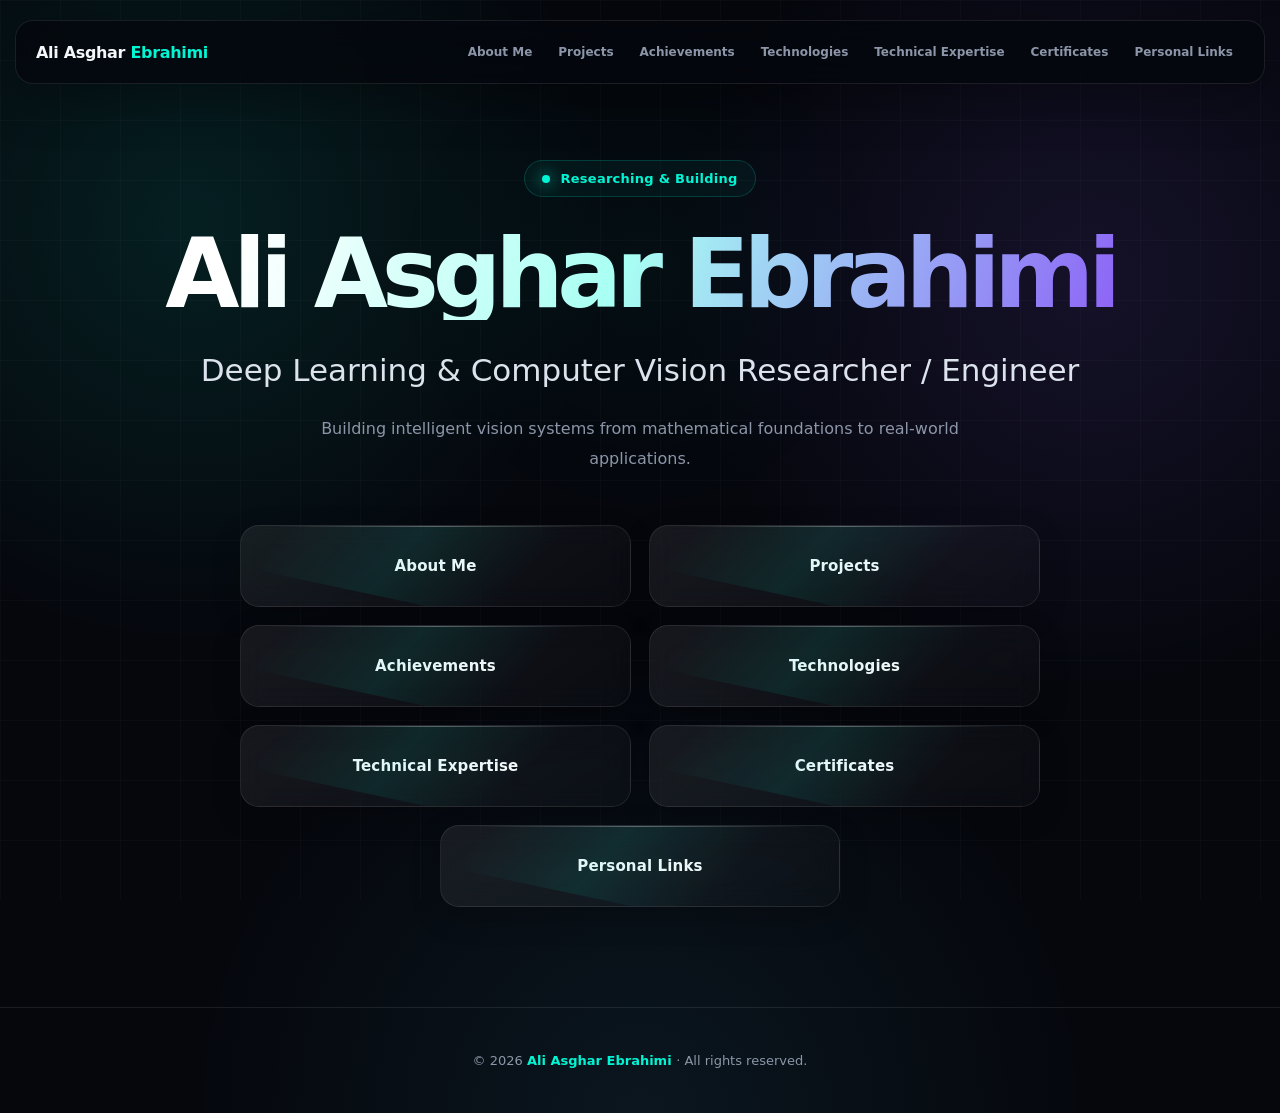
==== commit ff001522: "updata" ====
--- a/index.html
+++ b/index.html
@@ -1,49 +1,79 @@
 <!DOCTYPE html>
 <html lang="en">
+
 <head>
+
     <meta charset="UTF-8">
-    <meta name="viewport" content="width=device-width, initial-scale=1.0">
-
-    <title>Ali Asghar Ebrahimi | Deep Learning & Computer Vision</title>
+
+    <meta
+        name="viewport"
+        content="width=device-width, initial-scale=1.0"
+    >
 
     <meta
         name="description"
-        content="Ali Asghar Ebrahimi — Deep Learning and Computer Vision Researcher & Engineer."
+        content="Ali Asghar Ebrahimi — Deep Learning and Computer Vision Researcher and Engineer."
     >
 
+    <meta
+        name="author"
+        content="Ali Asghar Ebrahimi"
+    >
+
+    <title>
+        Ali Asghar Ebrahimi
+    </title>
+
+
     <style>
+
+        /* =========================================
+           GLOBAL
+        ========================================= */
+
         * {
             margin: 0;
             padding: 0;
             box-sizing: border-box;
         }
 
+
         :root {
-            --bg: #05070d;
-            --bg-secondary: #0a0e18;
-            --card: rgba(15, 21, 35, 0.72);
-            --border: rgba(255, 255, 255, 0.08);
-
-            --text: #f4f7fb;
-            --muted: #8d98aa;
+
+            --background: #05070d;
+
+            --background-light: #0a0f19;
+
+            --text: #f5f7fa;
+
+            --muted: #8c96a8;
 
             --cyan: #00f5d4;
+
             --blue: #4cc9f0;
+
             --purple: #8b5cf6;
 
-            --shadow:
-                0 0 40px rgba(0, 245, 212, 0.08);
-        }
+            --border:
+                rgba(255, 255, 255, 0.09);
+
+            --glass:
+                rgba(10, 15, 25, 0.72);
+        }
+
 
         html {
+
             scroll-behavior: smooth;
         }
 
+
         body {
+
             min-height: 100vh;
+
             font-family:
                 Inter,
-                ui-sans-serif,
                 system-ui,
                 -apple-system,
                 BlinkMacSystemFont,
@@ -51,511 +81,985 @@
                 sans-serif;
 
             color: var(--text);
+
+            background:
+
+                radial-gradient(
+                    circle at 15% 20%,
+                    rgba(0, 245, 212, 0.10),
+                    transparent 30%
+                ),
+
+                radial-gradient(
+                    circle at 85% 25%,
+                    rgba(139, 92, 246, 0.12),
+                    transparent 30%
+                ),
+
+                radial-gradient(
+                    circle at 50% 100%,
+                    rgba(76, 201, 240, 0.08),
+                    transparent 35%
+                ),
+
+                var(--background);
+
+            overflow-x: hidden;
+        }
+
+
+        /* =========================================
+           GRID BACKGROUND
+        ========================================= */
+
+        body::before {
+
+            content: "";
+
+            position: fixed;
+
+            inset: 0;
+
+            background-image:
+
+                linear-gradient(
+                    rgba(255, 255, 255, 0.025) 1px,
+                    transparent 1px
+                ),
+
+                linear-gradient(
+                    90deg,
+                    rgba(255, 255, 255, 0.025) 1px,
+                    transparent 1px
+                );
+
+            background-size: 60px 60px;
+
+            pointer-events: none;
+
+            z-index: -2;
+        }
+
+
+        /* =========================================
+           GLOW EFFECTS
+        ========================================= */
+
+        body::after {
+
+            content: "";
+
+            position: fixed;
+
+            width: 500px;
+
+            height: 500px;
+
+            top: 30%;
+
+            left: 50%;
+
+            transform: translate(-50%, -50%);
+
             background:
                 radial-gradient(
-                    circle at 20% 20%,
-                    rgba(0, 245, 212, 0.09),
-                    transparent 30%
-                ),
-                radial-gradient(
-                    circle at 80% 30%,
-                    rgba(139, 92, 246, 0.10),
-                    transparent 30%
-                ),
-                radial-gradient(
-                    circle at 50% 100%,
-                    rgba(76, 201, 240, 0.07),
-                    transparent 35%
-                ),
-                var(--bg);
-
-            overflow-x: hidden;
-        }
-
-        /* =========================
-           BACKGROUND GRID
-        ========================= */
-
-        body::before {
-            content: "";
+                    circle,
+                    rgba(0, 245, 212, 0.035),
+                    transparent 70%
+                );
+
+            pointer-events: none;
+
+            z-index: -1;
+        }
+
+
+        /* =========================================
+           NAVIGATION
+        ========================================= */
+
+        .navbar {
+
             position: fixed;
-            inset: 0;
-
-            background-image:
-                linear-gradient(
-                    rgba(255,255,255,0.025) 1px,
-                    transparent 1px
-                ),
-                linear-gradient(
-                    90deg,
-                    rgba(255,255,255,0.025) 1px,
-                    transparent 1px
-                );
-
-            background-size: 60px 60px;
-            pointer-events: none;
-
-            mask-image: linear-gradient(
-                to bottom,
-                black,
-                transparent 90%
-            );
-        }
-
-        /* =========================
-           NAVIGATION
-        ========================= */
-
-        header {
-            position: fixed;
-            top: 0;
-            left: 0;
+
+            top: 20px;
+
+            left: 50%;
+
+            transform: translateX(-50%);
+
+            width:
+                min(
+                    1250px,
+                    calc(100% - 30px)
+                );
+
+            padding: 15px 20px;
+
+            display: flex;
+
+            align-items: center;
+
+            justify-content: space-between;
+
+            gap: 25px;
+
+            background:
+                rgba(5, 7, 13, 0.78);
+
+            backdrop-filter:
+                blur(22px);
+
+            -webkit-backdrop-filter:
+                blur(22px);
+
+            border:
+                1px solid var(--border);
+
+            border-radius: 18px;
+
+            box-shadow:
+                0 15px 50px
+                rgba(0, 0, 0, 0.30);
+
+            z-index: 1000;
+        }
+
+
+        .logo {
+
+            color: var(--text);
+
+            text-decoration: none;
+
+            font-size: 16px;
+
+            font-weight: 750;
+
+            letter-spacing: -0.02em;
+
+            white-space: nowrap;
+        }
+
+
+        .logo span {
+
+            color: var(--cyan);
+        }
+
+
+        .nav-links {
+
+            display: flex;
+
+            align-items: center;
+
+            gap: 4px;
+
+            overflow-x: auto;
+
+            scrollbar-width: none;
+        }
+
+
+        .nav-links::-webkit-scrollbar {
+
+            display: none;
+        }
+
+
+        .nav-links a {
+
+            color: var(--muted);
+
+            text-decoration: none;
+
+            font-size: 12px;
+
+            font-weight: 600;
+
+            white-space: nowrap;
+
+            padding:
+                9px 11px;
+
+            border-radius: 9px;
+
+            transition:
+                0.25s ease;
+        }
+
+
+        .nav-links a:hover {
+
+            color: var(--text);
+
+            background:
+                rgba(0, 245, 212, 0.08);
+        }
+
+
+        /* =========================================
+           HERO
+        ========================================= */
+
+        .hero {
+
+            min-height: 100vh;
+
+            display: flex;
+
+            align-items: center;
+
+            justify-content: center;
+
+            text-align: center;
+
+            padding:
+                160px 25px 100px;
+        }
+
+
+        .hero-content {
+
             width: 100%;
 
-            z-index: 100;
-
-            display: flex;
-            justify-content: center;
-
-            padding: 22px;
-        }
-
-        nav {
-            display: flex;
+            max-width: 1000px;
+
+            animation:
+                fadeUp 1s ease;
+        }
+
+
+        /* =========================================
+           STATUS
+        ========================================= */
+
+        .status {
+
+            display: inline-flex;
+
             align-items: center;
-            gap: 8px;
-
-            padding: 8px;
-
-            background: rgba(5, 7, 13, 0.68);
-            backdrop-filter: blur(18px);
-
-            border: 1px solid var(--border);
-            border-radius: 18px;
-
-            box-shadow: var(--shadow);
-        }
-
-        nav a {
-            color: var(--muted);
-            text-decoration: none;
+
+            gap: 10px;
+
+            padding:
+                10px 17px;
+
+            margin-bottom: 32px;
+
+            color: var(--cyan);
+
+            background:
+                rgba(0, 245, 212, 0.045);
+
+            border:
+                1px solid
+                rgba(0, 245, 212, 0.18);
+
+            border-radius: 999px;
 
             font-size: 13px;
-            font-weight: 600;
-
-            padding: 10px 15px;
-
-            border-radius: 12px;
-
-            transition:
-                color 0.25s ease,
-                background 0.25s ease,
-                transform 0.25s ease;
-        }
-
-        nav a:hover {
-            color: var(--text);
-            background: rgba(0, 245, 212, 0.08);
-            transform: translateY(-1px);
-        }
-
-        /* =========================
-           HERO
-        ========================= */
-
-        .hero {
-            min-height: 100vh;
-
-            display: flex;
-            align-items: center;
-            justify-content: center;
-
-            text-align: center;
-
-            padding: 140px 24px 100px;
-
-            position: relative;
-        }
-
-        .hero-content {
-            max-width: 950px;
-            animation: fadeUp 1s ease forwards;
-        }
-
-        .status {
-            display: inline-flex;
-            align-items: center;
-            gap: 9px;
-
-            padding: 8px 15px;
-
-            border: 1px solid rgba(0, 245, 212, 0.18);
-            background: rgba(0, 245, 212, 0.05);
-
-            border-radius: 999px;
-
-            color: var(--cyan);
-
-            font-size: 13px;
-            font-weight: 600;
-
-            margin-bottom: 28px;
-        }
+
+            font-weight: 650;
+
+            letter-spacing: 0.02em;
+        }
+
 
         .status-dot {
-            width: 7px;
-            height: 7px;
+
+            width: 8px;
+
+            height: 8px;
 
             border-radius: 50%;
-            background: var(--cyan);
-
-            box-shadow: 0 0 14px var(--cyan);
-
-            animation: pulse 2s infinite;
-        }
-
-        h1 {
-            font-size: clamp(48px, 8vw, 92px);
-            line-height: 0.95;
-
-            letter-spacing: -0.055em;
-
-            margin-bottom: 26px;
 
             background:
+                var(--cyan);
+
+            box-shadow:
+                0 0 16px
+                var(--cyan);
+
+            animation:
+                pulse 2s infinite;
+        }
+
+
+        /* =========================================
+           MAIN TITLE
+        ========================================= */
+
+        .hero h1 {
+
+            font-size:
+                clamp(
+                    50px,
+                    8vw,
+                    96px
+                );
+
+            line-height:
+                0.95;
+
+            letter-spacing:
+                -0.065em;
+
+            margin-bottom:
+                30px;
+
+            background:
+
                 linear-gradient(
                     110deg,
                     #ffffff 10%,
-                    #a8fff3 45%,
-                    #8b5cf6 90%
-                );
-
-            -webkit-background-clip: text;
-            background-clip: text;
-
-            color: transparent;
-        }
-
-        .subtitle {
-            font-size: clamp(19px, 3vw, 30px);
-
-            color: #d7deea;
-
-            font-weight: 500;
-
-            margin-bottom: 18px;
-        }
-
-        .description {
-            max-width: 720px;
-
-            margin: auto;
-
-            color: var(--muted);
-
-            font-size: 16px;
-            line-height: 1.8;
-        }
-
-        /* =========================
-           QUICK ACTIONS
-        ========================= */
-
-        .actions {
-            display: flex;
-            flex-wrap: wrap;
-
-            justify-content: center;
-
-            gap: 12px;
-
-            margin-top: 45px;
-        }
-
-        .action {
-            position: relative;
-
-            display: flex;
-            align-items: center;
-            justify-content: center;
-
-            min-width: 155px;
-
-            padding: 15px 20px;
-
-            color: #eaf2f7;
-            text-decoration: none;
+                    #a8fff3 48%,
+                    #8b5cf6 100%
+                );
+
+            -webkit-background-clip:
+                text;
+
+            background-clip:
+                text;
+
+            color:
+                transparent;
+        }
+
+
+        /* =========================================
+           SUBTITLE
+        ========================================= */
+
+        .hero h2 {
+
+            font-size:
+                clamp(
+                    19px,
+                    3vw,
+                    31px
+                );
+
+            line-height:
+                1.35;
+
+            font-weight:
+                500;
+
+            color:
+                #dce3ed;
+
+            margin-bottom:
+                22px;
+        }
+
+
+        /* =========================================
+           DESCRIPTION
+        ========================================= */
+
+        .hero-description {
+
+            max-width:
+                720px;
+
+            margin:
+                0 auto;
+
+            color:
+                var(--muted);
+
+            font-size:
+                16px;
+
+            line-height:
+                1.85;
+        }
+
+
+        /* =========================================
+           BUTTON CONTAINER
+        ========================================= */
+
+        .hero-buttons {
+
+            display:
+                grid;
+
+            grid-template-columns:
+                repeat(
+                    2,
+                    minmax(240px, 1fr)
+                );
+
+            gap:
+                18px;
+
+            width:
+                min(
+                    800px,
+                    100%
+                );
+
+            margin:
+                52px auto 0;
+        }
+
+
+        /* =========================================
+           BIG BUTTONS
+        ========================================= */
+
+        .button {
+
+            position:
+                relative;
+
+            min-height:
+                82px;
+
+            padding:
+                20px 28px;
+
+            display:
+                flex;
+
+            align-items:
+                center;
+
+            justify-content:
+                center;
+
+            text-align:
+                center;
+
+            color:
+                var(--text);
+
+            text-decoration:
+                none;
+
+            font-size:
+                15px;
+
+            font-weight:
+                700;
+
+            letter-spacing:
+                0.01em;
 
             background:
+
                 linear-gradient(
                     145deg,
-                    rgba(255,255,255,0.065),
-                    rgba(255,255,255,0.025)
-                );
-
-            border: 1px solid var(--border);
-
-            border-radius: 14px;
-
-            font-size: 14px;
-            font-weight: 600;
-
-            overflow: hidden;
+                    rgba(255, 255, 255, 0.075),
+                    rgba(255, 255, 255, 0.018)
+                );
+
+            border:
+                1px solid
+                var(--border);
+
+            border-radius:
+                19px;
+
+            backdrop-filter:
+                blur(14px);
+
+            -webkit-backdrop-filter:
+                blur(14px);
+
+            box-shadow:
+                0 10px 30px
+                rgba(0, 0, 0, 0.20);
+
+            overflow:
+                hidden;
 
             transition:
-                transform 0.3s ease,
-                border-color 0.3s ease,
-                box-shadow 0.3s ease,
-                background 0.3s ease;
-        }
-
-        .action::before {
-            content: "";
-
-            position: absolute;
-            inset: 0;
+
+                transform 0.30s ease,
+
+                border-color 0.30s ease,
+
+                background 0.30s ease,
+
+                box-shadow 0.30s ease,
+
+                color 0.30s ease;
+        }
+
+
+        /* Button light sweep */
+
+        .button::before {
+
+            content:
+                "";
+
+            position:
+                absolute;
+
+            top:
+                -120%;
+
+            left:
+                -40%;
+
+            width:
+                180%;
+
+            height:
+                220%;
 
             background:
+
                 linear-gradient(
                     120deg,
+                    transparent 35%,
+                    rgba(
+                        0,
+                        245,
+                        212,
+                        0.09
+                    ),
+                    transparent 65%
+                );
+
+            transform:
+                rotate(12deg);
+
+            transition:
+                transform 0.7s ease;
+
+            pointer-events:
+                none;
+        }
+
+
+        /* Button top highlight */
+
+        .button::after {
+
+            content:
+                "";
+
+            position:
+                absolute;
+
+            top:
+                0;
+
+            left:
+                8%;
+
+            width:
+                84%;
+
+            height:
+                1px;
+
+            background:
+
+                linear-gradient(
+                    90deg,
                     transparent,
-                    rgba(0, 245, 212, 0.10),
+                    rgba(255,255,255,0.30),
                     transparent
                 );
 
-            transform: translateX(-100%);
-
-            transition: transform 0.5s ease;
-        }
-
-        .action:hover::before {
-            transform: translateX(100%);
-        }
-
-        .action:hover {
-            transform: translateY(-5px);
-
-            border-color: rgba(0, 245, 212, 0.35);
-
-            box-shadow:
-                0 15px 40px rgba(0, 0, 0, 0.35),
-                0 0 25px rgba(0, 245, 212, 0.07);
+            pointer-events:
+                none;
+        }
+
+
+        /* Hover */
+
+        .button:hover {
+
+            transform:
+                translateY(-8px)
+                scale(1.015);
+
+            color:
+                var(--cyan);
+
+            border-color:
+                rgba(
+                    0,
+                    245,
+                    212,
+                    0.38
+                );
 
             background:
-                rgba(0, 245, 212, 0.07);
-        }
-
-        /* =========================
-           SECTIONS
-        ========================= */
-
-        section {
-            max-width: 1100px;
-
-            margin: auto;
-
-            padding: 100px 24px;
-        }
-
-        .section-title {
-            font-size: 34px;
-
-            margin-bottom: 15px;
-
-            letter-spacing: -0.03em;
-        }
-
-        .section-description {
-            color: var(--muted);
-
-            line-height: 1.8;
-
-            max-width: 700px;
-
-            margin-bottom: 40px;
-        }
-
-        /* =========================
-           CARDS
-        ========================= */
-
-        .grid {
-            display: grid;
-
-            grid-template-columns:
-                repeat(auto-fit, minmax(240px, 1fr));
-
-            gap: 18px;
-        }
-
-        .card {
-            padding: 28px;
-
-            border-radius: 20px;
-
-            background:
+
                 linear-gradient(
                     145deg,
-                    rgba(255,255,255,0.055),
-                    rgba(255,255,255,0.018)
-                );
-
-            border: 1px solid var(--border);
-
-            transition:
-                transform 0.3s ease,
-                border-color 0.3s ease,
-                box-shadow 0.3s ease;
-        }
-
-        .card:hover {
-            transform: translateY(-6px);
-
-            border-color:
-                rgba(0, 245, 212, 0.25);
+                    rgba(
+                        0,
+                        245,
+                        212,
+                        0.10
+                    ),
+                    rgba(
+                        139,
+                        92,
+                        246,
+                        0.07
+                    )
+                );
 
             box-shadow:
-                0 20px 50px rgba(0,0,0,0.3);
-        }
-
-        .card h3 {
-            margin-bottom: 10px;
-
-            font-size: 18px;
-        }
-
-        .card p {
-            color: var(--muted);
-
-            line-height: 1.7;
-
-            font-size: 14px;
-        }
-
-        /* =========================
+
+                0 20px 50px
+                rgba(0,0,0,0.35),
+
+                0 0 35px
+                rgba(
+                    0,
+                    245,
+                    212,
+                    0.08
+                );
+        }
+
+
+        .button:hover::before {
+
+            transform:
+                rotate(12deg)
+                translateY(85%);
+        }
+
+
+        .button:active {
+
+            transform:
+                translateY(-3px)
+                scale(0.99);
+        }
+
+
+        /* Last button */
+
+        .hero-buttons
+        .button:last-child {
+
+            grid-column:
+                1 / -1;
+
+            width:
+                50%;
+
+            justify-self:
+                center;
+        }
+
+
+        /* =========================================
            FOOTER
-        ========================= */
+        ========================================= */
 
         footer {
-            text-align: center;
-
-            padding: 50px 20px;
-
-            border-top: 1px solid var(--border);
-
-            color: var(--muted);
-
-            font-size: 13px;
-        }
+
+            text-align:
+                center;
+
+            padding:
+                45px 20px;
+
+            border-top:
+                1px solid
+                var(--border);
+
+            color:
+                var(--muted);
+
+            font-size:
+                13px;
+        }
+
 
         footer span {
-            color: var(--cyan);
-        }
-
-        /* =========================
+
+            color:
+                var(--cyan);
+
+            font-weight:
+                600;
+        }
+
+
+        /* =========================================
            ANIMATIONS
-        ========================= */
+        ========================================= */
 
         @keyframes fadeUp {
+
             from {
-                opacity: 0;
-                transform: translateY(25px);
+
+                opacity:
+                    0;
+
+                transform:
+                    translateY(30px);
             }
 
             to {
-                opacity: 1;
-                transform: translateY(0);
-            }
-        }
+
+                opacity:
+                    1;
+
+                transform:
+                    translateY(0);
+            }
+        }
+
 
         @keyframes pulse {
-            0%, 100% {
-                opacity: 1;
-                transform: scale(1);
+
+            0%,
+            100% {
+
+                opacity:
+                    1;
+
+                transform:
+                    scale(1);
             }
 
             50% {
-                opacity: 0.45;
-                transform: scale(0.75);
-            }
-        }
-
-        /* =========================
-           RESPONSIVE
-        ========================= */
-
-        @media (max-width: 750px) {
-
-            header {
-                padding: 12px;
-            }
-
-            nav {
-                width: 100%;
-
-                overflow-x: auto;
-
-                justify-content: flex-start;
-
-                scrollbar-width: none;
-            }
-
-            nav::-webkit-scrollbar {
-                display: none;
-            }
-
-            nav a {
-                white-space: nowrap;
-                font-size: 12px;
-                padding: 9px 12px;
-            }
+
+                opacity:
+                    0.4;
+
+                transform:
+                    scale(0.75);
+            }
+        }
+
+
+        /* =========================================
+           TABLET
+        ========================================= */
+
+        @media (max-width: 900px) {
+
+            .navbar {
+
+                flex-direction:
+                    column;
+
+                align-items:
+                    stretch;
+
+                top:
+                    10px;
+
+                padding:
+                    11px;
+            }
+
+
+            .logo {
+
+                text-align:
+                    center;
+            }
+
+
+            .nav-links {
+
+                justify-content:
+                    flex-start;
+            }
+
 
             .hero {
-                padding-top: 130px;
-            }
-
-            .actions {
-                flex-direction: column;
-
-                max-width: 350px;
-
-                margin-left: auto;
-                margin-right: auto;
-            }
-
-            .action {
-                width: 100%;
-            }
-
-            section {
-                padding: 75px 20px;
-            }
-        }
+
+                padding-top:
+                    200px;
+            }
+        }
+
+
+        /* =========================================
+           MOBILE
+        ========================================= */
+
+        @media (max-width: 650px) {
+
+            .hero {
+
+                padding:
+                    200px 18px 80px;
+            }
+
+
+            .hero h1 {
+
+                font-size:
+                    clamp(
+                        44px,
+                        14vw,
+                        65px
+                    );
+            }
+
+
+            .hero h2 {
+
+                font-size:
+                    19px;
+            }
+
+
+            .hero-description {
+
+                font-size:
+                    14px;
+            }
+
+
+            .hero-buttons {
+
+                grid-template-columns:
+                    1fr;
+
+                width:
+                    min(
+                        420px,
+                        100%
+                    );
+
+                gap:
+                    14px;
+
+                margin-top:
+                    40px;
+            }
+
+
+            .button {
+
+                min-height:
+                    72px;
+
+                font-size:
+                    14px;
+            }
+
+
+            .hero-buttons
+            .button:last-child {
+
+                grid-column:
+                    auto;
+
+                width:
+                    100%;
+            }
+        }
+
+
+        /* =========================================
+           SMALL MOBILE
+        ========================================= */
+
+        @media (max-width: 400px) {
+
+            .navbar {
+
+                width:
+                    calc(100% - 18px);
+            }
+
+
+            .hero {
+
+                padding-left:
+                    14px;
+
+                padding-right:
+                    14px;
+            }
+
+
+            .button {
+
+                min-height:
+                    68px;
+
+                border-radius:
+                    16px;
+            }
+        }
+
     </style>
+
 </head>
 
+
 <body>
 
-    <!-- =========================
+
+    <!-- =========================================
          NAVIGATION
-    ========================== -->
-
-    <header>
-        <nav>
-            <a href="#about">About</a>
-            <a href="#projects">Projects</a>
-            <a href="#achievements">Achievements</a>
-            <a href="#technologies">Technologies</a>
-            <a href="#expertise">Expertise</a>
-            <a href="#certificates">Certificates</a>
-            <a href="#links">Links</a>
+    ========================================= -->
+
+    <header class="navbar">
+
+        <a
+            href="index.html"
+            class="logo"
+        >
+            Ali Asghar
+            <span>Ebrahimi</span>
+        </a>
+
+
+        <nav class="nav-links">
+
+            <a href="about.html">
+                About Me
+            </a>
+
+            <a href="projects.html">
+                Projects
+            </a>
+
+            <a href="achievements.html">
+                Achievements
+            </a>
+
+            <a href="technologies.html">
+                Technologies
+            </a>
+
+            <a href="expertise.html">
+                Technical Expertise
+            </a>
+
+            <a href="certificates.html">
+                Certificates
+            </a>
+
+            <a href="links.html">
+                Personal Links
+            </a>
+
         </nav>
+
     </header>
 
 
-    <!-- =========================
-         HERO
-    ========================== -->
+
+    <!-- =========================================
+         HERO SECTION
+    ========================================= -->
 
     <main>
 
@@ -563,53 +1067,110 @@
 
             <div class="hero-content">
 
+
+                <!-- Status -->
+
                 <div class="status">
+
                     <span class="status-dot"></span>
+
                     Researching & Building
+
                 </div>
 
+
+
+                <!-- Name -->
+
                 <h1>
-                    Ali Asghar Ebrahimi
+
+                    Ali Asghar
+                    Ebrahimi
+
                 </h1>
 
-                <div class="subtitle">
+
+
+                <!-- Profession -->
+
+                <h2>
+
                     Deep Learning & Computer Vision
                     Researcher / Engineer
-                </div>
-
-                <p class="description">
-                    Exploring intelligent vision systems through
-                    mathematical foundations, deep learning,
-                    optimization, and real-world applications.
+
+                </h2>
+
+
+
+                <!-- Description -->
+
+                <p class="hero-description">
+
+                    Building intelligent vision systems
+                    from mathematical foundations
+                    to real-world applications.
+
                 </p>
 
-                <div class="actions">
-
-                    <a class="action" href="#about">
+
+
+                <!-- Navigation Buttons -->
+
+                <div class="hero-buttons">
+
+
+                    <a
+                        href="about.html"
+                        class="button"
+                    >
                         About Me
                     </a>
 
-                    <a class="action" href="#projects">
+
+                    <a
+                        href="projects.html"
+                        class="button"
+                    >
                         Projects
                     </a>
 
-                    <a class="action" href="#achievements">
+
+                    <a
+                        href="achievements.html"
+                        class="button"
+                    >
                         Achievements
                     </a>
 
-                    <a class="action" href="#technologies">
+
+                    <a
+                        href="technologies.html"
+                        class="button"
+                    >
                         Technologies
                     </a>
 
-                    <a class="action" href="#expertise">
+
+                    <a
+                        href="expertise.html"
+                        class="button"
+                    >
                         Technical Expertise
                     </a>
 
-                    <a class="action" href="#certificates">
+
+                    <a
+                        href="certificates.html"
+                        class="button"
+                    >
                         Certificates
                     </a>
 
-                    <a class="action" href="#links">
+
+                    <a
+                        href="links.html"
+                        class="button"
+                    >
                         Personal Links
                     </a>
 
@@ -619,350 +1180,27 @@
 
         </section>
 
-
-        <!-- =========================
-             ABOUT
-        ========================== -->
-
-        <section id="about">
-
-            <h2 class="section-title">
-                About Me
-            </h2>
-
-            <p class="section-description">
-                I am focused on understanding and building
-                Computer Vision and Deep Learning systems,
-                from mathematical foundations to practical
-                applications.
-            </p>
-
-            <div class="grid">
-
-                <div class="card">
-                    <h3>Research</h3>
-                    <p>
-                        Exploring deep learning, CNN architectures,
-                        optimization, and model generalization.
-                    </p>
-                </div>
-
-                <div class="card">
-                    <h3>Computer Vision</h3>
-                    <p>
-                        Working with image classification,
-                        object detection, and intelligent
-                        visual systems.
-                    </p>
-                </div>
-
-                <div class="card">
-                    <h3>Engineering</h3>
-                    <p>
-                        Building modular, reproducible,
-                        and experiment-driven machine
-                        learning systems.
-                    </p>
-                </div>
-
-            </div>
-
-        </section>
-
-
-        <!-- =========================
-             PROJECTS
-        ========================== -->
-
-        <section id="projects">
-
-            <h2 class="section-title">
-                Projects
-            </h2>
-
-            <p class="section-description">
-                Selected projects focused on mathematical
-                foundations, deep learning, and computer vision.
-            </p>
-
-            <div class="grid">
-
-                <div class="card">
-
-                    <h3>AI-Math</h3>
-
-                    <p>
-                        Exploring the mathematical foundations
-                        behind machine learning and deep learning.
-                    </p>
-
-                </div>
-
-
-                <div class="card">
-
-                    <h3>MNISTVision</h3>
-
-                    <p>
-                        A structured computer vision project
-                        focused on CNN architecture, training,
-                        configuration management, and
-                        experiment tracking.
-                    </p>
-
-                </div>
-
-            </div>
-
-        </section>
-
-
-        <!-- =========================
-             ACHIEVEMENTS
-        ========================== -->
-
-        <section id="achievements">
-
-            <h2 class="section-title">
-                Achievements
-            </h2>
-
-            <p class="section-description">
-                Selected milestones, research progress,
-                and technical accomplishments.
-            </p>
-
-            <div class="grid">
-
-                <div class="card">
-                    <h3>Open Source</h3>
-                    <p>
-                        Building and maintaining public
-                        machine learning projects.
-                    </p>
-                </div>
-
-                <div class="card">
-                    <h3>Research Development</h3>
-                    <p>
-                        Studying deep learning systems from
-                        mathematical foundations to implementation.
-                    </p>
-                </div>
-
-                <div class="card">
-                    <h3>Computer Vision</h3>
-                    <p>
-                        Developing practical vision systems
-                        for image-based problems.
-                    </p>
-                </div>
-
-            </div>
-
-        </section>
-
-
-        <!-- =========================
-             TECHNOLOGIES
-        ========================== -->
-
-        <section id="technologies">
-
-            <h2 class="section-title">
-                Technologies
-            </h2>
-
-            <p class="section-description">
-                Technologies and tools used for research,
-                development, experimentation, and deployment.
-            </p>
-
-            <div class="grid">
-
-                <div class="card">
-                    <h3>Programming</h3>
-                    <p>
-                        Python · Bash
-                    </p>
-                </div>
-
-                <div class="card">
-                    <h3>Deep Learning</h3>
-                    <p>
-                        PyTorch · NumPy
-                    </p>
-                </div>
-
-                <div class="card">
-                    <h3>Computer Vision</h3>
-                    <p>
-                        OpenCV · Scikit-learn
-                    </p>
-                </div>
-
-                <div class="card">
-                    <h3>Engineering</h3>
-                    <p>
-                        Linux · Docker · Git
-                    </p>
-                </div>
-
-            </div>
-
-        </section>
-
-
-        <!-- =========================
-             EXPERTISE
-        ========================== -->
-
-        <section id="expertise">
-
-            <h2 class="section-title">
-                Technical Expertise
-            </h2>
-
-            <p class="section-description">
-                Areas currently studied and developed through
-                research and practical implementation.
-            </p>
-
-            <div class="grid">
-
-                <div class="card">
-                    <h3>Deep Learning</h3>
-                    <p>
-                        CNNs, optimization, regularization,
-                        transfer learning, and model training.
-                    </p>
-                </div>
-
-                <div class="card">
-                    <h3>Computer Vision</h3>
-                    <p>
-                        Image classification, object detection,
-                        and image processing.
-                    </p>
-                </div>
-
-                <div class="card">
-                    <h3>Model Optimization</h3>
-                    <p>
-                        Generalization, weight decay,
-                        dropout, data augmentation,
-                        and training strategies.
-                    </p>
-                </div>
-
-            </div>
-
-        </section>
-
-
-        <!-- =========================
-             CERTIFICATES
-        ========================== -->
-
-        <section id="certificates">
-
-            <h2 class="section-title">
-                Certificates
-            </h2>
-
-            <p class="section-description">
-                Professional certifications and educational
-                achievements will be listed here.
-            </p>
-
-            <div class="card">
-
-                <h3>Certificates & Education</h3>
-
-                <p>
-                    Certificate information will be added
-                    as the portfolio evolves.
-                </p>
-
-            </div>
-
-        </section>
-
-
-        <!-- =========================
-             LINKS
-        ========================== -->
-
-        <section id="links">
-
-            <h2 class="section-title">
-                Personal Links
-            </h2>
-
-            <p class="section-description">
-                Connect with me and explore my work.
-            </p>
-
-            <div class="actions">
-
-                <a
-                    class="action"
-                    href="https://github.com/aliasgharebrahimi"
-                    target="_blank"
-                >
-                    GitHub
-                </a>
-
-                <a
-                    class="action"
-                    href="https://aliasgharebrahimi.github.io/"
-                    target="_blank"
-                >
-                    Website
-                </a>
-
-                <a
-                    class="action"
-                    href="https://www.linkedin.com/in/ali-asghar-ebrahimi-686276421/"
-                    target="_blank"
-                >
-                    LinkedIn
-                </a>
-
-                <a
-                    class="action"
-                    href="https://www.kaggle.com/aliasgharebrahimi26"
-                    target="_blank"
-                >
-                    Kaggle
-                </a>
-
-                <a
-                    class="action"
-                    href="https://stackoverflow.com/users/32938069/aliasgharebrahimi"
-                    target="_blank"
-                >
-                    Stack Overflow
-                </a>
-
-            </div>
-
-        </section>
-
     </main>
 
 
-    <!-- =========================
+
+    <!-- =========================================
          FOOTER
-    ========================== -->
+    ========================================= -->
 
     <footer>
 
         © 2026
-        <span>Ali Asghar Ebrahimi</span>.
-        All rights reserved.
+
+        <span>
+            Ali Asghar Ebrahimi
+        </span>
+
+        · All rights reserved.
 
     </footer>
 
+
 </body>
+
 </html>
